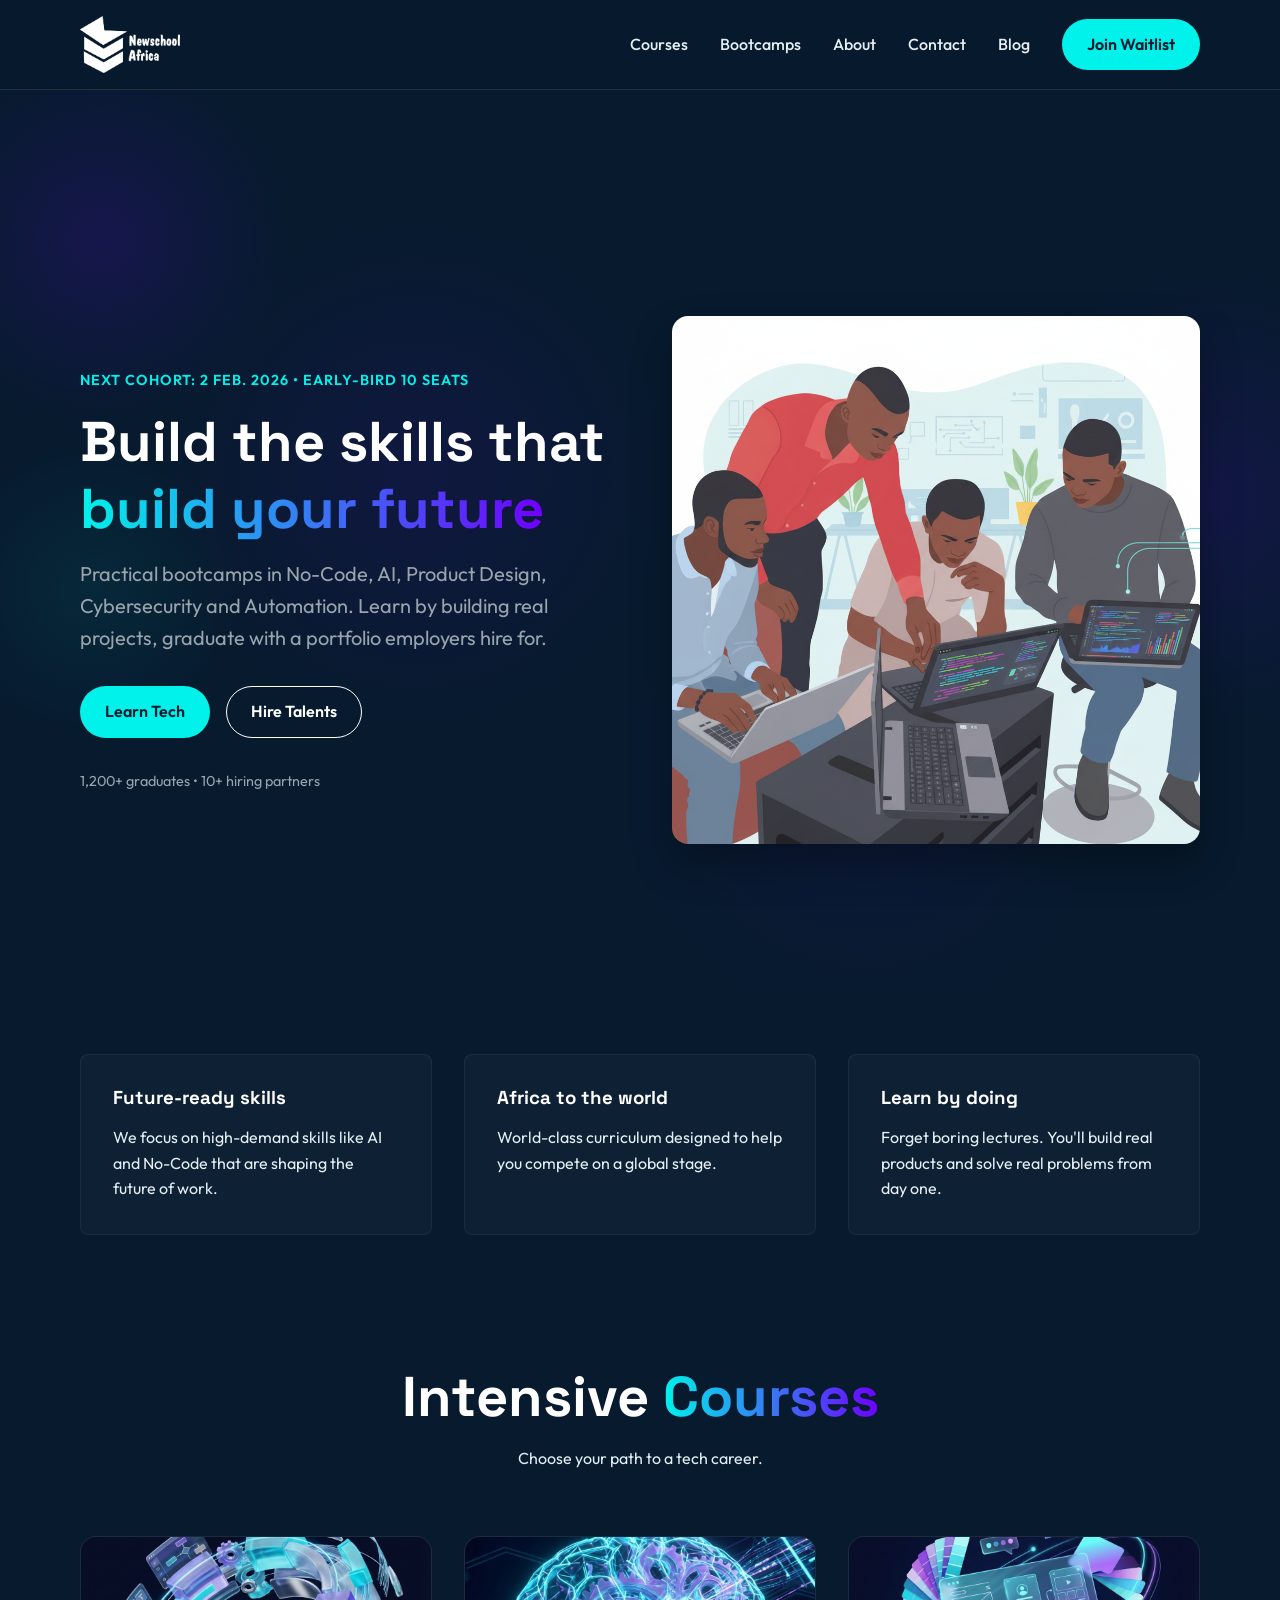
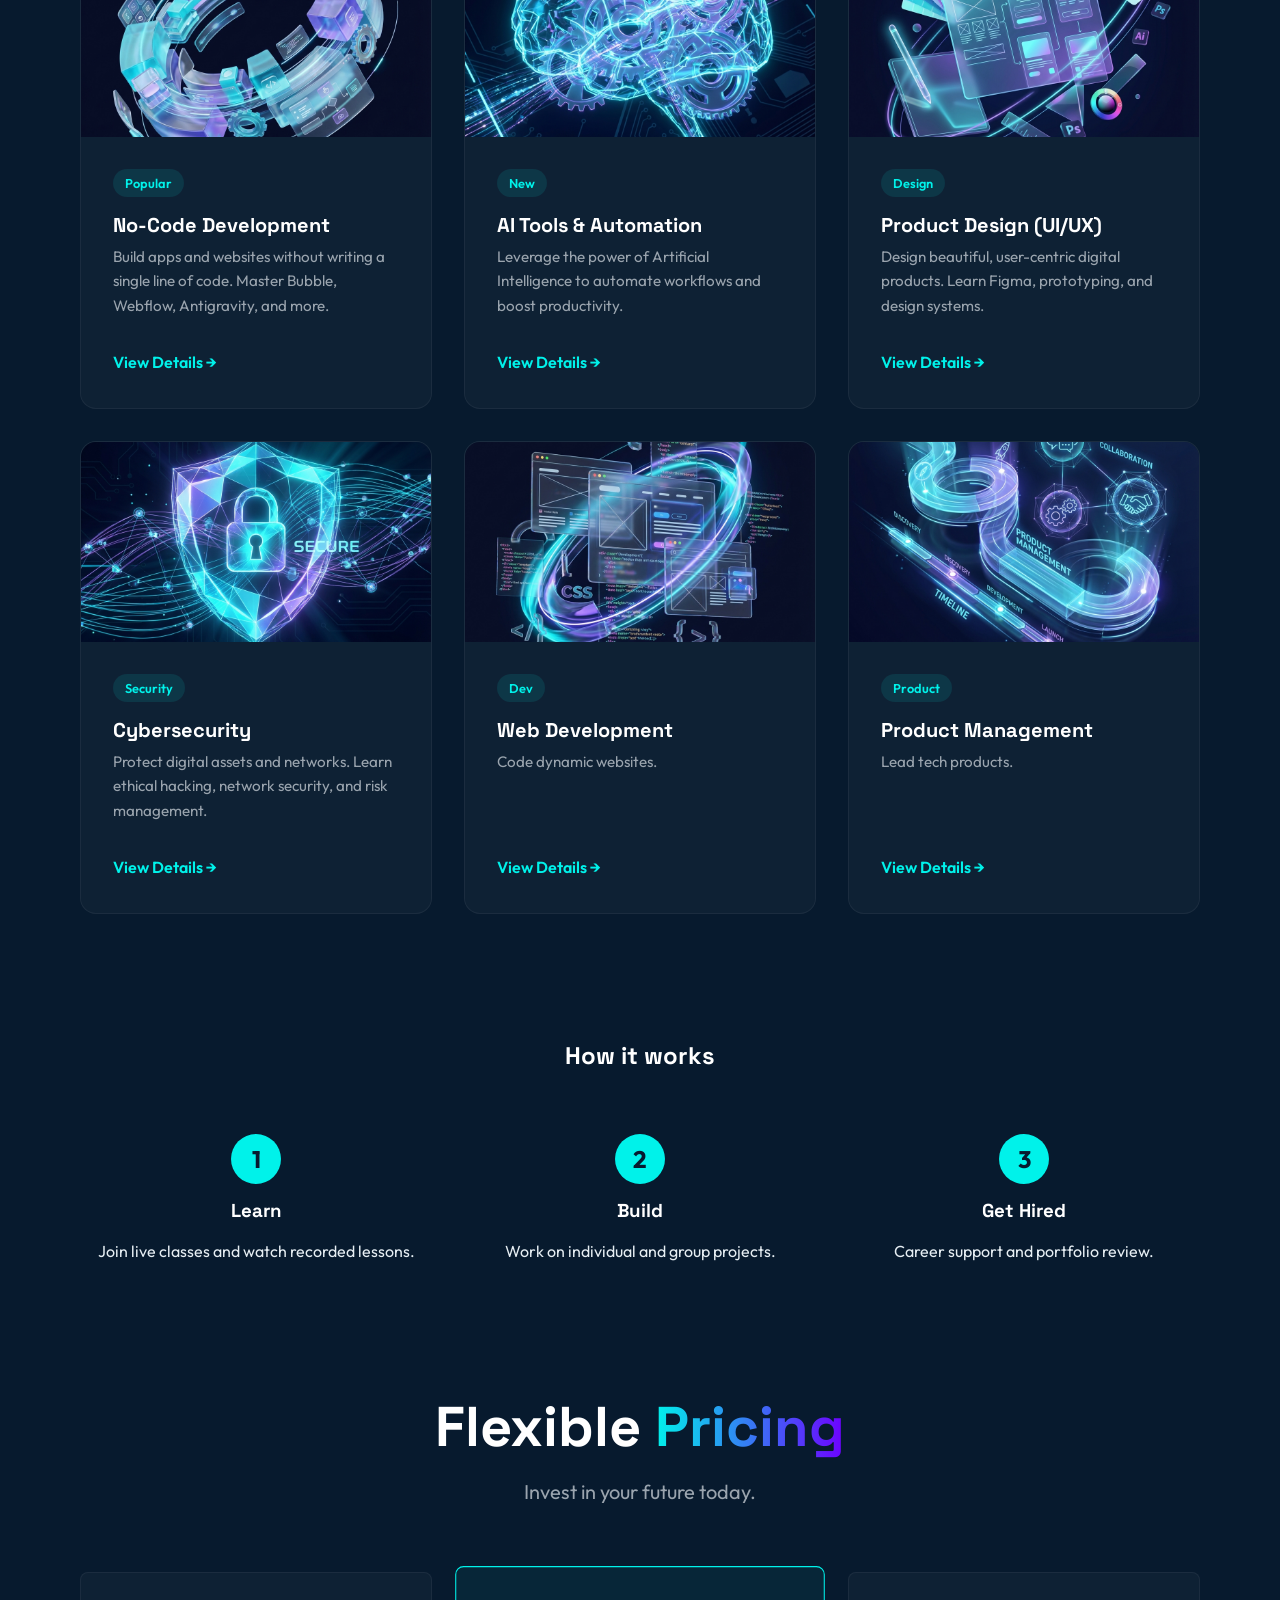
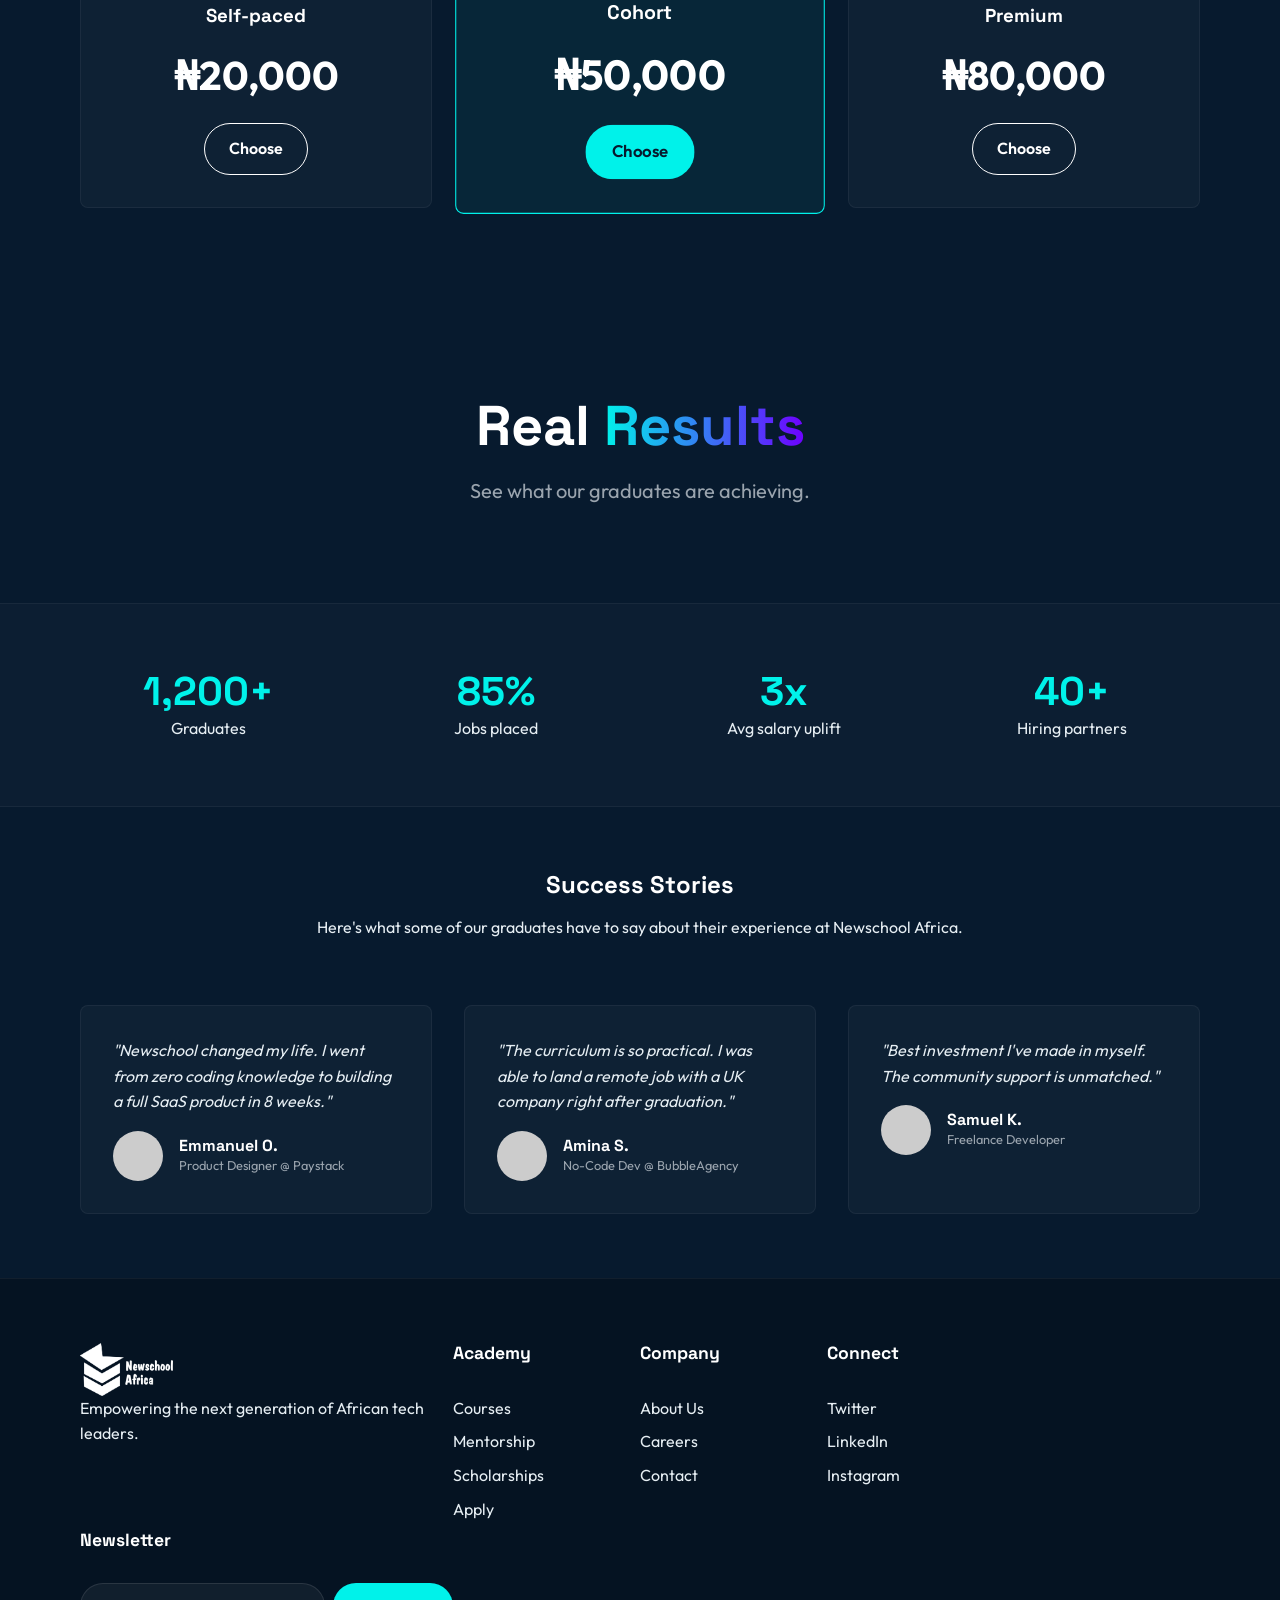
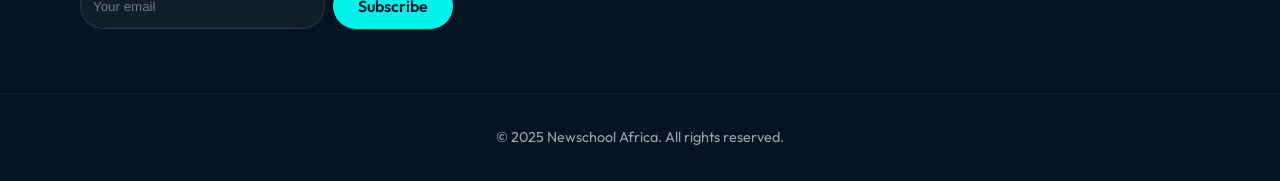
==== index.html @ 8fe95c81 "Initial commit - Newschool Africa Website" ====
<!DOCTYPE html>
<html lang="en">

<head>
    <meta charset="UTF-8">
    <meta name="viewport" content="width=device-width, initial-scale=1.0">
    <title>Newschool Africa | Tech & AI Bootcamps</title>
    <meta name="description"
        content="Newschool Africa equips young Africans with practical, future-ready skills in No-Code, AI, Product Design, and Cybersecurity.">

    <!-- Fonts -->
    <link rel="preconnect" href="https://fonts.googleapis.com">
    <link rel="preconnect" href="https://fonts.gstatic.com" crossorigin>
    <link
        href="https://fonts.googleapis.com/css2?family=Outfit:wght@300;400;600;700&family=Space+Grotesk:wght@400;600;700&display=swap"
        rel="stylesheet">

    <link rel="stylesheet" href="styles/main.css">

    <!-- Google Tag Manager -->
    <script>(function (w, d, s, l, i) {
            w[l] = w[l] || []; w[l].push({
                'gtm.start':
                    new Date().getTime(), event: 'gtm.js'
            }); var f = d.getElementsByTagName(s)[0],
                j = d.createElement(s), dl = l != 'dataLayer' ? '&l=' + l : ''; j.async = true; j.src =
                    'https://www.googletagmanager.com/gtm.js?id=' + i + dl; f.parentNode.insertBefore(j, f);
        })(window, document, 'script', 'dataLayer', 'GTM-XXXXXX');</script>
    <!-- End Google Tag Manager -->

    <!-- Global site tag (gtag.js) - Google Analytics -->
    <script async src="https://www.googletagmanager.com/gtag/js?id=G-XXXXXXXXXX"></script>
    <script>
        window.dataLayer = window.dataLayer || [];
        function gtag() { dataLayer.push(arguments); }
        gtag('js', new Date());

        gtag('config', 'G-XXXXXXXXXX');
    </script>

    <!-- JSON-LD Schema -->
    <script type="application/ld+json">
    {
      "@context": "https://schema.org",
      "@type": "Organization",
      "name": "Newschool Africa",
      "url": "https://newschool.africa",
      "logo": "https://newschool.africa/assets/images/logo.png",
      "sameAs": [
        "https://twitter.com/newschoolafrica",
        "https://linkedin.com/company/newschoolafrica"
      ]
    }
    </script>
</head>

<body>
    <!-- Google Tag Manager (noscript) -->
    <noscript><iframe src="https://www.googletagmanager.com/ns.html?id=GTM-XXXXXX" height="0" width="0"
            style="display:none;visibility:hidden"></iframe></noscript>
    <!-- End Google Tag Manager (noscript) -->

    <nav class="navbar">
        <div class="container nav-container">
            <img src="assets/images/loggo.png" alt="Newschool Africa" class="logo">
            <button class="mobile-menu-btn" aria-label="Toggle menu">
                <span class="bar"></span>
                <span class="bar"></span>
                <span class="bar"></span>
            </button>
            <ul class="nav-links">
                <li><a href="courses.html">Courses</a></li>
                <li><a href="bootcamps.html">Bootcamps</a></li>
                <li><a href="about.html">About</a></li>
                <li><a href="contact.html">Contact</a></li>
                <li><a href="blog.html">Blog</a></li>
                <li><a href="apply.html" class="btn btn-primary">Join Waitlist</a></li>
            </ul>
        </div>
    </nav>

    <header class="hero">
        <canvas id="hero-canvas" aria-hidden="true"></canvas>
        <div class="container hero-content">
            <div class="hero-text">
                <span class="eyebrow">Next Cohort: 2 Feb. 2026 • Early-bird 10 seats</span>
                <h1 class="hero-title">Build the skills that <span class="text-gradient">build your future</span></h1>
                <p class="hero-subtitle">Practical bootcamps in No-Code, AI, Product Design, Cybersecurity and
                    Automation. Learn by building real projects, graduate with a portfolio employers hire for.</p>
                <div class="hero-cta">
                    <a href="#courses" class="btn btn-primary">Learn Tech</a>
                    <a href="#courses" class="btn btn-secondary">Hire Talents</a>
                </div>
                <div class="trust-row">
                    <p>1,200+ graduates • 10+ hiring partners</p>
                </div>
            </div>
            <div class="hero-image-container">
                <img src="assets/images/generated-image.png"
                    alt="Young African developer using a laptop — Newschool Africa" class="hero-image">
            </div>
        </div>
    </header>

    <section id="why" class="section why-newschool">
        <div class="container">
            <div class="grid-3">
                <div class="card">
                    <h3>Future-ready skills</h3>
                    <p>We focus on high-demand skills like AI and No-Code that are shaping the future of work.</p>
                </div>
                <div class="card">
                    <h3>Africa to the world</h3>
                    <p>World-class curriculum designed to help you compete on a global stage.</p>
                </div>
                <div class="card">
                    <h3>Learn by doing</h3>
                    <p>Forget boring lectures. You'll build real products and solve real problems from day one.</p>
                </div>
            </div>
        </div>
    </section>

    <section id="courses" class="section courses-preview">
        <div class="container">
            <div class="section-header text-center">
                <h1 class="hero-title">Intensive <span class="text-gradient">Courses</span></h1>
                <p>Choose your path to a tech career. </p>
            </div>
            <div class="grid-3">
                <!-- Course 1 -->
                <article class="course-card">
                    <div class="course-image-wrapper">
                        <img src="assets/images/course-nocode.png" alt="No-Code Development" loading="lazy">
                    </div>
                    <div class="course-content">
                        <div class="course-tags">
                            <span class="tag">Popular</span>
                        </div>
                        <h3>No-Code Development</h3>
                        <p>Build apps and websites without writing a single line of code. Master Bubble, Webflow,
                            Antigravity, and more.</p>
                        <a href="course-detail.html?course=no-code" class="link-arrow">View Details &rarr;</a>
                    </div>
                </article>
                <!-- Course 2 -->
                <article class="course-card">
                    <div class="course-image-wrapper">
                        <img src="assets/images/course-ai.png" alt="AI Tools & Automation" loading="lazy">
                    </div>
                    <div class="course-content">
                        <div class="course-tags">
                            <span class="tag">New</span>
                        </div>
                        <h3>AI Tools & Automation</h3>
                        <p>Leverage the power of Artificial Intelligence to automate workflows and boost productivity.
                        </p>
                        <a href="course-detail.html?course=ai" class="link-arrow">View Details &rarr;</a>
                    </div>
                </article>
                <!-- Course 3 -->
                <article class="course-card">
                    <div class="course-image-wrapper">
                        <img src="assets/images/course-design.png" alt="Product Design" loading="lazy">
                    </div>
                    <div class="course-content">
                        <div class="course-tags">
                            <span class="tag">Design</span>
                        </div>
                        <h3>Product Design (UI/UX)</h3>
                        <p>Design beautiful, user-centric digital products. Learn Figma, prototyping, and design
                            systems.</p>
                        <a href="course-detail.html?course=design" class="link-arrow">View Details &rarr;</a>
                    </div>
                </article>
                <!-- Course 4 -->
                <article class="course-card">
                    <div class="course-image-wrapper">
                        <img src="assets/images/course-security.png" alt="Cybersecurity" loading="lazy">
                    </div>
                    <div class="course-content">
                        <div class="course-tags">
                            <span class="tag">Security</span>
                        </div>
                        <h3>Cybersecurity</h3>
                        <p>Protect digital assets and networks. Learn ethical hacking, network security, and risk
                            management.</p>
                        <a href="course-detail.html?course=security" class="link-arrow">View Details &rarr;</a>
                    </div>
                </article>
                <!-- Course 5 -->
                <article class="course-card">
                    <div class="course-image-wrapper">
                        <img src="assets/images/course-web.png" alt="Web Development" loading="lazy">
                    </div>
                    <div class="course-content">
                        <div class="course-tags">
                            <span class="tag">Dev</span>
                        </div>
                        <h3>Web Development</h3>
                        <p>Code dynamic websites.</p>
                        <a href="course-detail.html?course=web" class="link-arrow">View Details &rarr;</a>
                    </div>
                </article>
                <!-- Course 6 -->
                <article class="course-card">
                    <div class="course-image-wrapper">
                        <img src="assets/images/course-pm.png" alt="Product Management" loading="lazy">
                    </div>
                    <div class="course-content">
                        <div class="course-tags">
                            <span class="tag">Product</span>
                        </div>
                        <h3>Product Management</h3>
                        <p>Lead tech products.</p>
                        <a href="course-detail.html?course=pm" class="link-arrow">View Details &rarr;</a>
                    </div>
                </article>
            </div>
        </div>
    </section>

    <section id="how" class="section how-it-works">
        <div class="container">
            <div class="section-header text-center">
                <h2>How it works</h2>
            </div>
            <div class="steps-grid">
                <div class="step">
                    <div class="step-number">1</div>
                    <h3>Learn</h3>
                    <p>Join live classes and watch recorded lessons.</p>
                </div>
                <div class="step">
                    <div class="step-number">2</div>
                    <h3>Build</h3>
                    <p>Work on individual and group projects.</p>
                </div>
                <div class="step">
                    <div class="step-number">3</div>
                    <h3>Get Hired</h3>
                    <p>Career support and portfolio review.</p>
                </div>
            </div>
        </div>
    </section>

    <section id="pricing" class="section pricing-teaser">
        <div class="container">
            <div class="section-header text-center">
                <h1 class="hero-title">Flexible <span class="text-gradient">Pricing</span></h1>
                <p class="hero-subtitle">Invest in your future today.</p>
            </div>
            <div class="grid-3">
                <div class="pricing-card">
                    <h3>Self-paced</h3>
                    <p class="price">₦20,000</p>
                    <a href="#apply" class="btn btn-secondary">Choose</a>
                </div>
                <div class="pricing-card featured">
                    <h3>Cohort</h3>
                    <p class="price">₦50,000</p>
                    <a href="#apply" class="btn btn-primary">Choose</a>
                </div>
                <div class="pricing-card">
                    <h3>Premium</h3>
                    <p class="price">₦80,000</p>
                    <a href="#apply" class="btn btn-secondary">Choose</a>
                </div>
            </div>
        </div>
    </section>

    <header class="section text-center" style="padding-top: 120px;">
        <div class="container">
            <h1 class="hero-title">Real <span class="text-gradient">Results</span></h1>
            <p class="hero-subtitle">See what our graduates are achieving.</p>
        </div>
    </header>

    <section class="section outcomes-strip">
        <div class="container">
            <div class="grid-4 text-center">
                <div class="outcome-item">
                    <h4>1,200+</h4>
                    <p>Graduates</p>
                </div>
                <div class="outcome-item">
                    <h4>85%</h4>
                    <p>Jobs placed</p>
                </div>
                <div class="outcome-item">
                    <h4>3x</h4>
                    <p>Avg salary uplift</p>
                </div>
                <div class="outcome-item">
                    <h4>40+</h4>
                    <p>Hiring partners</p>
                </div>
            </div>
        </div>
    </section>

    <section class="section">
        <div class="container">
            <div class="section-header text-center">
                <h2>Success Stories</h2>
                <p>Here's what some of our graduates have to say about their experience at Newschool Africa.</p>
            </div>
            <div class="grid-3">
                <div class="card">
                    <p style="font-style: italic; margin-bottom: 1rem;">"Newschool changed my life. I went from zero
                        coding knowledge to building a full SaaS product in 8 weeks."</p>
                    <div style="display: flex; align-items: center; gap: 1rem;">
                        <div style="width: 50px; height: 50px; background: #ccc; border-radius: 50%;"></div>
                        <div>
                            <h4 style="margin-bottom: 0; font-size: 1rem;">Emmanuel O.</h4>
                            <p style="font-size: 0.8rem; color: var(--color-grey-muted);">Product Designer @ Paystack
                            </p>
                        </div>
                    </div>
                </div>
                <div class="card">
                    <p style="font-style: italic; margin-bottom: 1rem;">"The curriculum is so practical. I was able to
                        land a remote job with a UK company right after graduation."</p>
                    <div style="display: flex; align-items: center; gap: 1rem;">
                        <div style="width: 50px; height: 50px; background: #ccc; border-radius: 50%;"></div>
                        <div>
                            <h4 style="margin-bottom: 0; font-size: 1rem;">Amina S.</h4>
                            <p style="font-size: 0.8rem; color: var(--color-grey-muted);">No-Code Dev @ BubbleAgency</p>
                        </div>
                    </div>
                </div>
                <div class="card">
                    <p style="font-style: italic; margin-bottom: 1rem;">"Best investment I've made in myself. The
                        community support is unmatched."</p>
                    <div style="display: flex; align-items: center; gap: 1rem;">
                        <div style="width: 50px; height: 50px; background: #ccc; border-radius: 50%;"></div>
                        <div>
                            <h4 style="margin-bottom: 0; font-size: 1rem;">Samuel K.</h4>
                            <p style="font-size: 0.8rem; color: var(--color-grey-muted);">Freelance Developer</p>
                        </div>
                    </div>
                </div>
            </div>
        </div>
    </section>

    <footer class="footer">
        <div class="container footer-content">
            <div class="footer-col">
                <img src="assets/images/loggo.png" alt="Newschool Africa" class="logo">
                <p>Empowering the next generation of African tech leaders.</p>
            </div>
            <div class="footer-col">
                <h4>Academy</h4>
                <ul>
                    <li><a href="#courses">Courses</a></li>
                    <li><a href="#courses">Mentorship</a></li>
                    <li><a href="#courses">Scholarships</a></li>
                    <li><a href="#apply">Apply</a></li>
                </ul>
            </div>
            <div class="footer-col">
                <h4>Company</h4>
                <ul>
                    <li><a href="#about">About Us</a></li>
                    <li><a href="#apply">Careers</a></li>
                    <li><a href="#contact">Contact</a></li>
                </ul>
            </div>
            <div class="footer-col">
                <h4>Connect</h4>
                <ul>
                    <li><a href="#">Twitter</a></li>
                    <li><a href="#">LinkedIn</a></li>
                    <li> <a href="#">Instagram</a></li>
                </ul>

            </div>
            <div class="footer-col">
                <h4>Newsletter</h4>
                <form class="newsletter-form">
                    <input type="email" placeholder="Your email" required>
                    <button type="submit" class="btn btn-primary">Subscribe</button>
                </form>
            </div>
        </div>
        <div class="footer-bottom text-center">
            <p>&copy; 2025 Newschool Africa. All rights reserved.</p>
        </div>
    </footer>

    <script src="scripts/hero.js"></script>
    <script src="scripts/main.js"></script>
</body>

</html>
---- styles/main.css ----
:root {
    /* Colors */
    --color-navy: #071A2E;
    --color-cyan: #00F2EA;
    --color-violet: #6E00FF;
    --color-white-muted: #E6EEF3;
    --color-grey-muted: #9AA4AE;
    --color-white: #FFFFFF;
    --color-black: #000000;
    --color-dark-overlay: rgba(7, 26, 46, 0.85);

    /* Fonts */
    --font-heading: 'Space Grotesk', sans-serif;
    --font-body: 'Outfit', sans-serif;

    /* Spacing */
    --spacing-xs: 0.5rem;
    --spacing-sm: 1rem;
    --spacing-md: 2rem;
    --spacing-lg: 4rem;
    --spacing-xl: 8rem;

    /* Border Radius */
    --radius-sm: 4px;
    --radius-md: 8px;
    --radius-lg: 16px;
    --radius-pill: 9999px;

    /* Transitions */
    --transition-fast: 0.2s ease;
    --transition-normal: 0.3s ease;
}

/* Reset & Base */
*,
*::before,
*::after {
    box-sizing: border-box;
    margin: 0;
    padding: 0;
}

html {
    scroll-behavior: smooth;
    font-size: 16px;
}

body {
    font-family: var(--font-body);
    background-color: var(--color-navy);
    color: var(--color-white-muted);
    line-height: 1.6;
    overflow-x: hidden;
}

h1,
h2,
h3,
h4,
h5,
h6 {
    font-family: var(--font-heading);
    color: var(--color-white);
    line-height: 1.2;
    margin-bottom: var(--spacing-sm);
}

a {
    text-decoration: none;
    color: inherit;
    transition: var(--transition-fast);
}

ul {
    list-style: none;
}

img {
    max-width: 100%;
    display: block;
}

/* Utility Classes */
.container {
    width: 90%;
    max-width: 1200px;
    margin: 0 auto;
    padding: 0 var(--spacing-sm);
}

.section {
    padding: var(--spacing-lg) 0;
}

.text-center {
    text-align: center;
}

.text-cyan {
    color: var(--color-cyan);
}

.text-gradient {
    background: linear-gradient(90deg, var(--color-cyan), var(--color-violet));
    -webkit-background-clip: text;
    -webkit-text-fill-color: transparent;
    background-clip: text;
}

.grid-3 {
    display: grid;
    grid-template-columns: repeat(auto-fit, minmax(300px, 1fr));
    gap: var(--spacing-md);
}

.grid-4 {
    display: grid;
    grid-template-columns: repeat(auto-fit, minmax(200px, 1fr));
    gap: var(--spacing-md);
}

/* Buttons */
.btn {
    display: inline-flex;
    align-items: center;
    justify-content: center;
    padding: 0.75rem 1.5rem;
    border-radius: var(--radius-pill);
    font-weight: 600;
    cursor: pointer;
    transition: var(--transition-normal);
    border: 1px solid transparent;
    font-family: var(--font-body);
    font-size: 1rem;
}

.btn-primary {
    background-color: var(--color-cyan);
    color: var(--color-navy);
}

.btn-primary:hover {
    background-color: var(--color-white);
    transform: translateY(-2px);
    box-shadow: 0 4px 12px rgba(0, 242, 234, 0.3);
}

.btn-secondary {
    background-color: transparent;
    border-color: var(--color-white);
    color: var(--color-white);
}

.btn-secondary:hover {
    background-color: rgba(255, 255, 255, 0.1);
    transform: translateY(-2px);
}

/* Navbar */
.navbar {
    position: sticky;
    top: 0;
    z-index: 1000;
    background-color: rgba(7, 26, 46, 0.9);
    backdrop-filter: blur(10px);
    padding: var(--spacing-sm) 0;
    border-bottom: 1px solid rgba(255, 255, 255, 0.1);
}

.nav-container {
    display: flex;
    justify-content: space-between;
    align-items: center;
}

.nav-container img {
    width: 100px;
}

/*
.logo {
    font-family: var(--font-heading);
    font-weight: 700;
    font-size: 1.5rem;
    color: var(--color-white);
}
*/
.nav-links {
    display: flex;
    gap: var(--spacing-md);
    align-items: center;
}

.nav-links a:not(.btn) {
    color: var(--color-white-muted);
    font-weight: 500;
}

.nav-links a:not(.btn):hover {
    color: var(--color-cyan);
}

.mobile-menu-btn {
    display: none;
    background: none;
    border: none;
    cursor: pointer;
    flex-direction: column;
    gap: 6px;
}

.bar {
    width: 25px;
    height: 2px;
    background-color: var(--color-white);
    transition: 0.3s;
}

/* Hero Section */
.hero {
    position: relative;
    min-height: 100vh;
    /* Full screen */
    display: flex;
    align-items: center;
    padding-top: 80px;
    /* Offset for fixed nav */
    overflow: hidden;
}

#hero-canvas {
    position: absolute;
    top: 0;
    left: 0;
    width: 100%;
    height: 100%;
    z-index: -1;
}

.hero-content {
    display: grid;
    grid-template-columns: 1fr 1fr;
    gap: var(--spacing-lg);
    align-items: center;
    position: relative;
    z-index: 1;
}

.hero-text {
    max-width: 600px;
}

.eyebrow {
    display: inline-block;
    font-size: 0.9rem;
    font-weight: 600;
    color: var(--color-cyan);
    margin-bottom: var(--spacing-sm);
    text-transform: uppercase;
    letter-spacing: 1px;
}

.hero-title {
    font-size: 3.5rem;
    font-weight: 700;
    margin-bottom: var(--spacing-sm);
}

.hero-subtitle {
    font-size: 1.25rem;
    color: var(--color-grey-muted);
    margin-bottom: var(--spacing-md);
}

.hero-cta {
    display: flex;
    gap: var(--spacing-sm);
    margin-bottom: var(--spacing-md);
}

.trust-row {
    font-size: 0.9rem;
    color: var(--color-grey-muted);
    display: flex;
    align-items: center;
    gap: var(--spacing-xs);
}

.hero-image-container {
    position: relative;
    display: flex;
    justify-content: center;
}

.hero-image {
    max-width: 100%;
    height: auto;
    border-radius: var(--radius-lg);
    box-shadow: 0 20px 40px rgba(0, 0, 0, 0.3);
    animation: float 6s ease-in-out infinite;
}

@keyframes float {
    0% {
        transform: translateY(0px);
    }

    50% {
        transform: translateY(-20px);
    }

    100% {
        transform: translateY(0px);
    }
}

/* Sections */
.section-header {
    margin-bottom: var(--spacing-lg);
}

.section-title {
    font-size: 2.5rem;
}

/* Cards */
.card {
    background: rgba(255, 255, 255, 0.03);
    border: 1px solid rgba(255, 255, 255, 0.05);
    padding: var(--spacing-md);
    border-radius: var(--radius-md);
    transition: var(--transition-normal);
}

.card:hover {
    background: rgba(255, 255, 255, 0.05);
    transform: translateY(-5px);
}

/* Outcomes Strip */
.outcomes-strip {
    background: rgba(255, 255, 255, 0.02);
    border-top: 1px solid rgba(255, 255, 255, 0.05);
    border-bottom: 1px solid rgba(255, 255, 255, 0.05);
}

.outcome-item h4 {
    font-size: 2.5rem;
    color: var(--color-cyan);
    margin-bottom: 0;
}

/* Course Cards */
.course-card {
    background: rgba(255, 255, 255, 0.03);
    border: 1px solid rgba(255, 255, 255, 0.05);
    border-radius: var(--radius-lg);
    overflow: hidden;
    transition: var(--transition-normal);
    display: flex;
    flex-direction: column;
    height: 100%;
    padding: 0;
    /* Reset padding */
}

.course-card:hover {
    border-color: var(--color-cyan);
    transform: translateY(-8px);
    box-shadow: 0 10px 30px rgba(0, 0, 0, 0.3);
}

.course-image-wrapper {
    width: 100%;
    height: 200px;
    overflow: hidden;
    position: relative;
}

.course-image-wrapper img {
    width: 100%;
    height: 100%;
    object-fit: cover;
    transition: transform 0.5s ease;
}

.course-card:hover .course-image-wrapper img {
    transform: scale(1.05);
}

.course-content {
    padding: var(--spacing-md);
    display: flex;
    flex-direction: column;
    flex: 1;
}

.course-tags {
    margin-bottom: var(--spacing-sm);
}

.tag {
    background: rgba(0, 242, 234, 0.1);
    color: var(--color-cyan);
    padding: 0.25rem 0.75rem;
    border-radius: var(--radius-pill);
    font-size: 0.8rem;
    font-weight: 600;
    display: inline-block;
}

.course-card h3 {
    font-size: 1.25rem;
    margin-bottom: var(--spacing-xs);
}

.course-card p {
    color: var(--color-grey-muted);
    font-size: 0.95rem;
    margin-bottom: var(--spacing-md);
    flex: 1;
}

/*
.team-photos {
    display: grid;
    grid-template-columns: repeat(3, 1fr);
    gap: var(--spacing-md);
}
*/
.team-photo {
    width: 100px;
    height: 100px;
    border-radius: 50%;
    margin: 0 auto 10px;

}

.team-photo img {
    width: 100%;
    height: 100%;
    border-radius: 50%;
    object-fit: cover;
    background: #ddd;
}

.link-arrow {
    margin-top: auto;
    color: var(--color-cyan);
    font-weight: 600;
    display: inline-flex;
    align-items: center;
    gap: 0.5rem;
}

.link-arrow:hover {
    gap: 0.75rem;
}

/* How it works */
.steps-grid {
    display: grid;
    grid-template-columns: repeat(3, 1fr);
    gap: var(--spacing-md);
    text-align: center;
}

.step-number {
    width: 50px;
    height: 50px;
    background: var(--color-cyan);
    color: var(--color-navy);
    border-radius: 50%;
    display: flex;
    align-items: center;
    justify-content: center;
    font-weight: 700;
    font-size: 1.5rem;
    margin: 0 auto var(--spacing-sm);
}

/* Pricing */
.pricing-card {
    background: rgba(255, 255, 255, 0.03);
    border: 1px solid rgba(255, 255, 255, 0.05);
    padding: var(--spacing-md);
    border-radius: var(--radius-md);
    text-align: center;
}

.pricing-card.featured {
    background: rgba(0, 242, 234, 0.05);
    border-color: var(--color-cyan);
    transform: scale(1.05);
}

.price {
    font-size: 2.5rem;
    font-weight: 700;
    color: var(--color-white);
    margin: var(--spacing-sm) 0;
}

/* Footer */
.footer {
    background: #051322;
    padding: var(--spacing-lg) 0 var(--spacing-md);
    border-top: 1px solid rgba(255, 255, 255, 0.05);
}

.footer-content {
    display: grid;
    grid-template-columns: 2fr 1fr 1fr 2fr;
    gap: var(-spacing-lg);
    margin-bottom: var(--spacing-lg);
}

.footer-col h4 {
    font-size: 1.1rem;
    margin-bottom: var(--spacing-md);
}

.footer-col ul li {
    margin-bottom: 0.5rem;
}

.footer-col ul li a:hover {
    color: var(--color-cyan);
}

.footer-col img {
    width: 25%;
}

.social-links {
    display: grid;
    gap: var(--spacing-sm);
}

.newsletter-form {
    display: flex;
    gap: var(--spacing-xs);
}

.newsletter-form input {
    flex: 1;
    padding: 0.75rem;
    border-radius: var(--radius-pill);
    border: 1px solid rgba(255, 255, 255, 0.1);
    background: rgba(255, 255, 255, 0.05);
    color: var(--color-white);
}

.footer-bottom {
    padding-top: var(--spacing-md);
    border-top: 1px solid rgba(255, 255, 255, 0.05);
    font-size: 0.9rem;
    color: var(--color-grey-muted);
}

/* Mobile Responsive */
@media (max-width: 768px) {
    .hero-content {
        grid-template-columns: 1fr;
        text-align: center;
    }

    .hero-title {
        font-size: 2.5rem;
    }

    .hero-cta {
        justify-content: center;
    }

    .trust-row {
        justify-content: center;
    }

    .hero-image-container {
        order: -1;
        /* Stack image below text? No, user said "stack text first then image". So image should be order 1 (default) or text order -1. Grid default is source order. Source is text then image. So default is text then image. */
        /* Wait, user said: "On mobile: stack text first then image." */
        /* In HTML, text is first, image is second. So in block layout (mobile default), text will be on top. */
        /* So I don't need to change order. */
        margin-top: var(--spacing-md);
    }

    .hero-image {
        max-width: 320px;
        /* User requirement */
    }

    .mobile-menu-btn {
        display: flex;
    }

    .nav-links {
        position: fixed;
        top: 70px;
        /* Below navbar */
        left: 0;
        width: 100%;
        background: var(--color-navy);
        flex-direction: column;
        padding: var(--spacing-md);
        transform: translateY(-150%);
        transition: transform 0.3s ease;
        border-bottom: 1px solid rgba(255, 255, 255, 0.1);
    }

    .nav-links.active {
        transform: translateY(0);
    }

    .footer-content {
        grid-template-columns: 1fr;
    }

    .steps-grid {
        grid-template-columns: 1fr;
    }
}
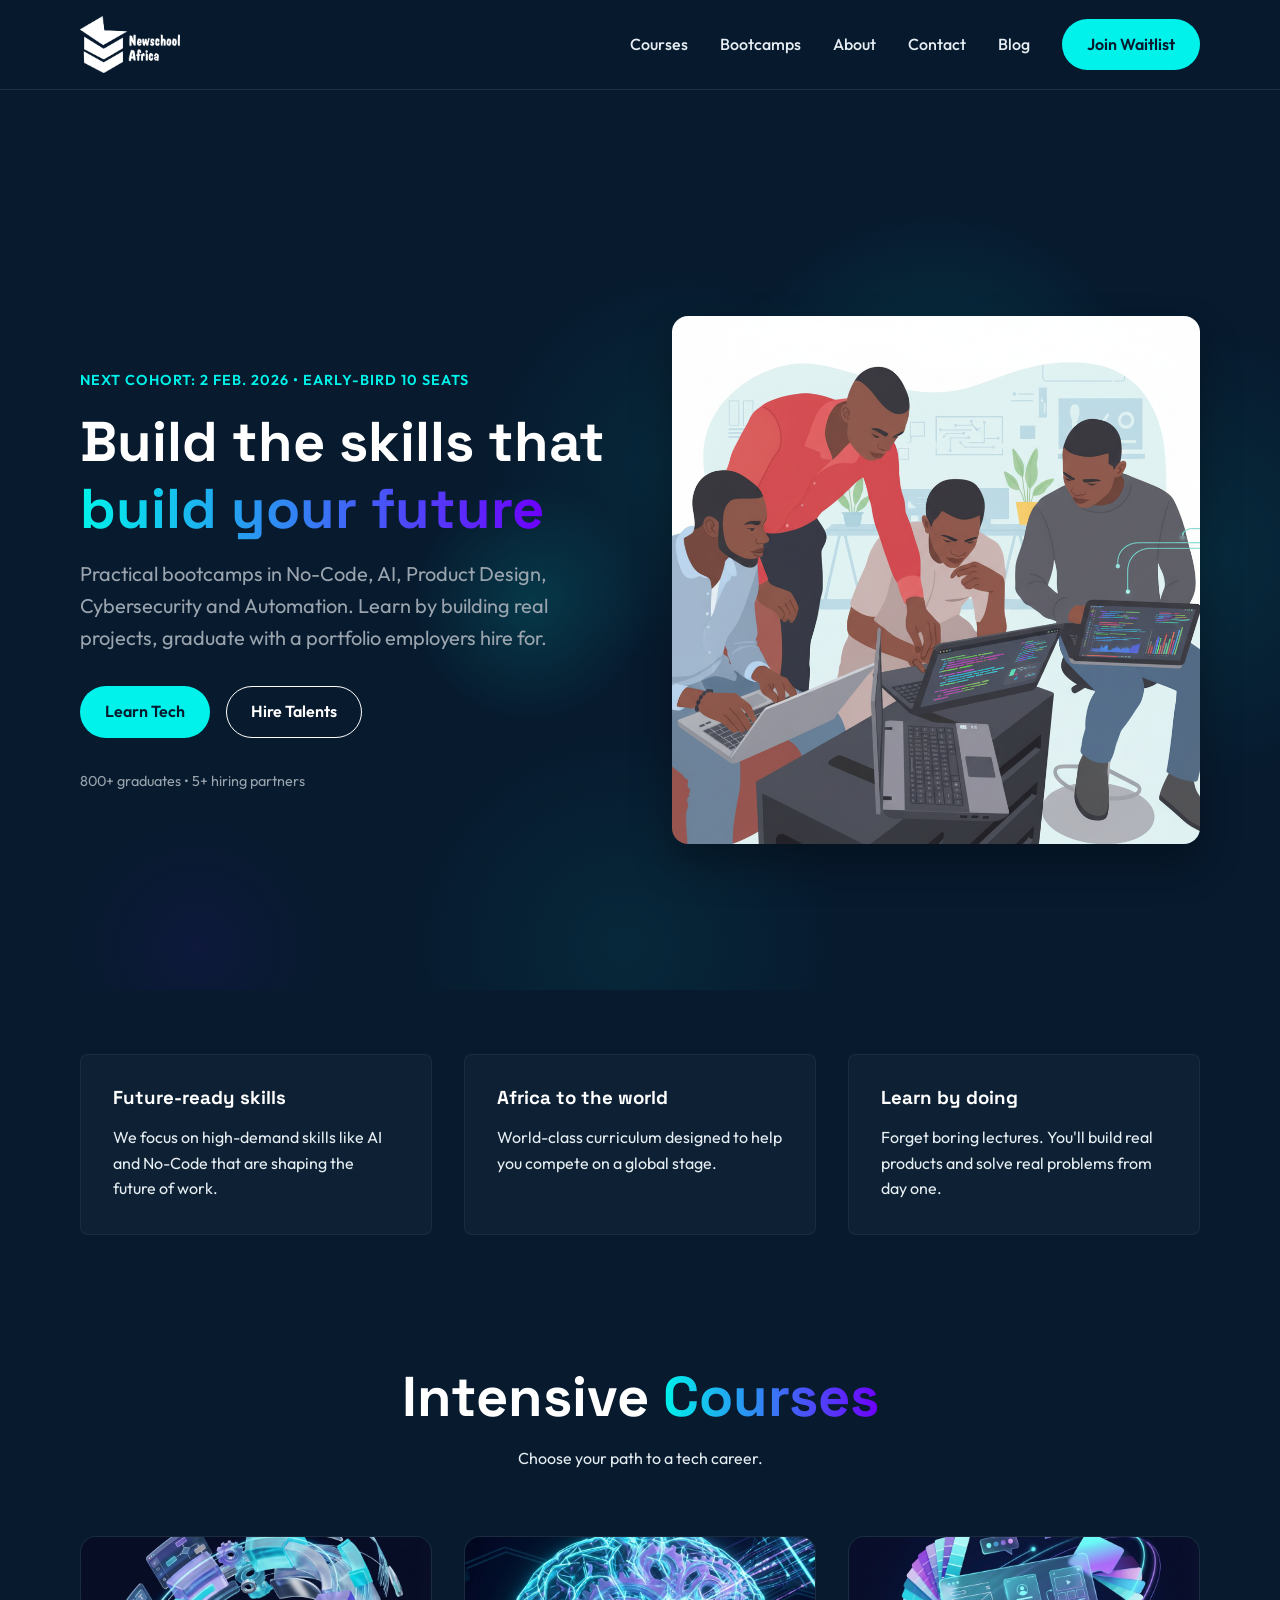
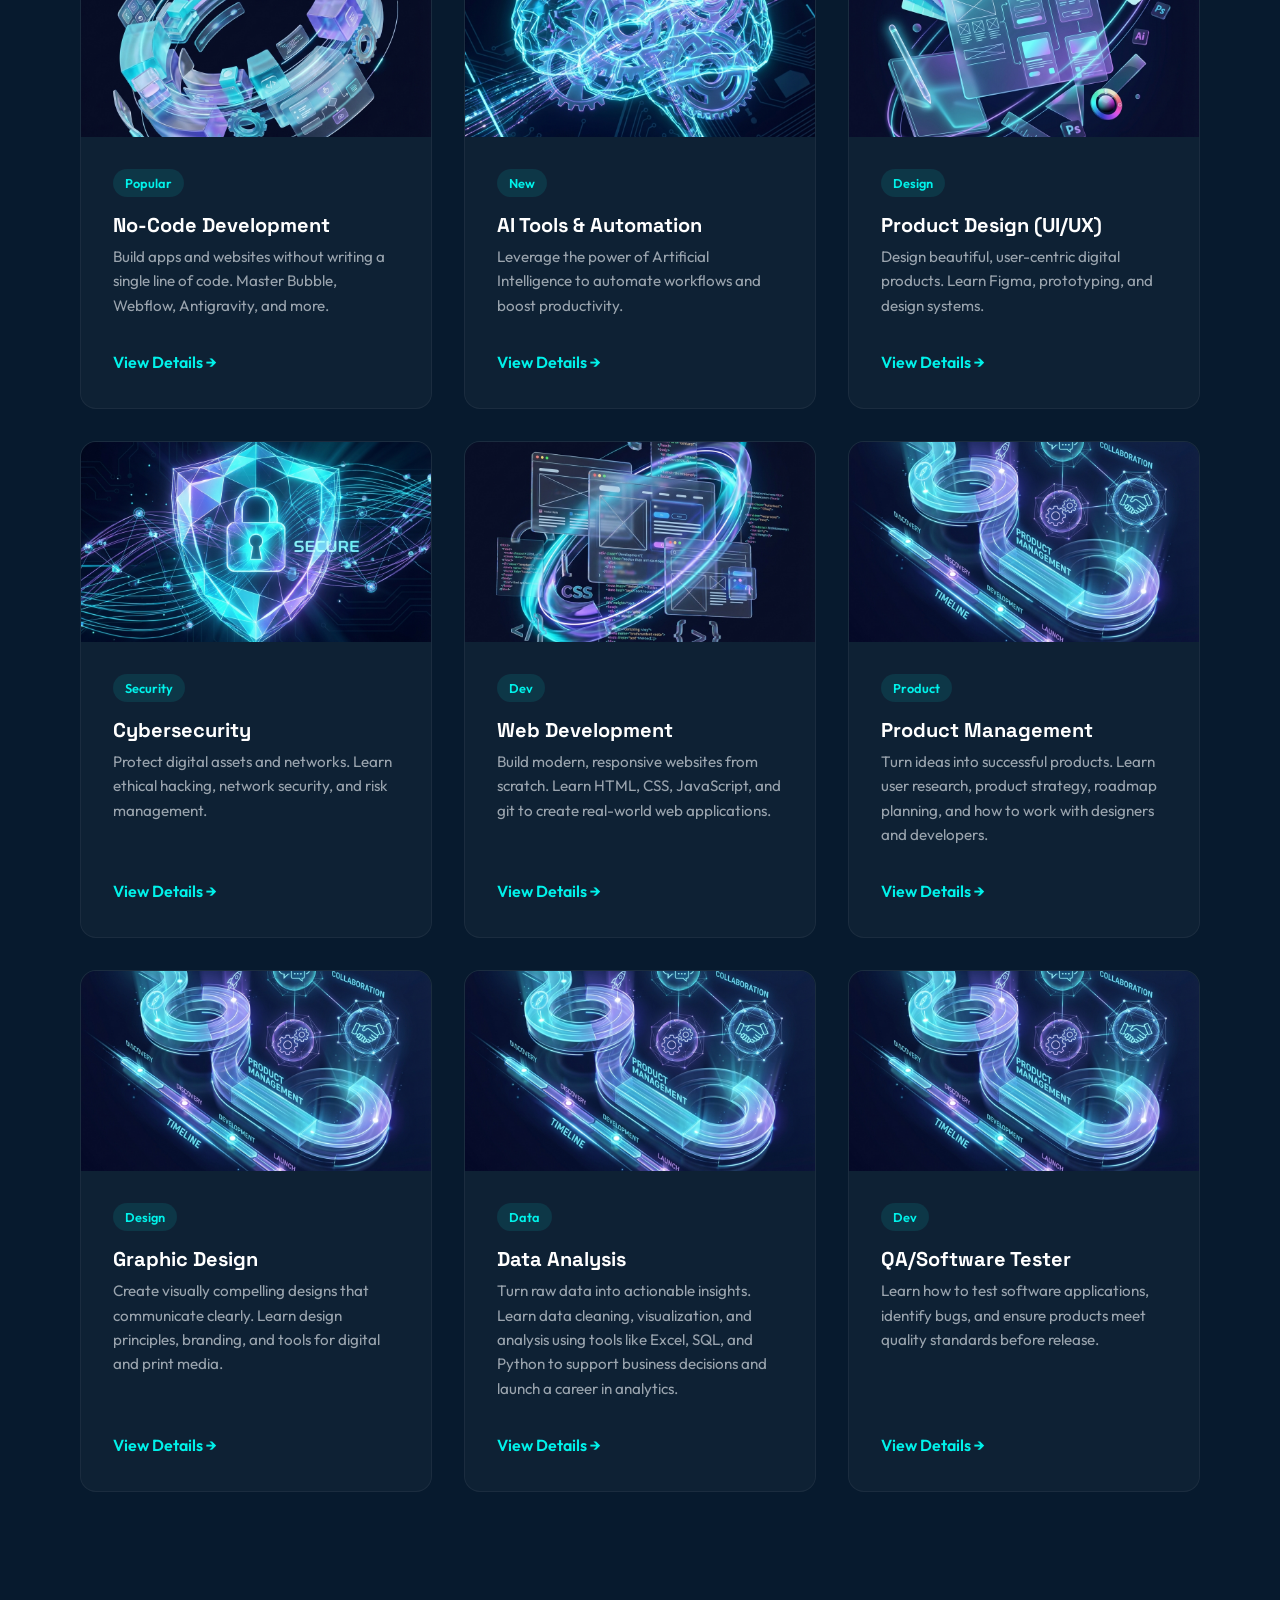
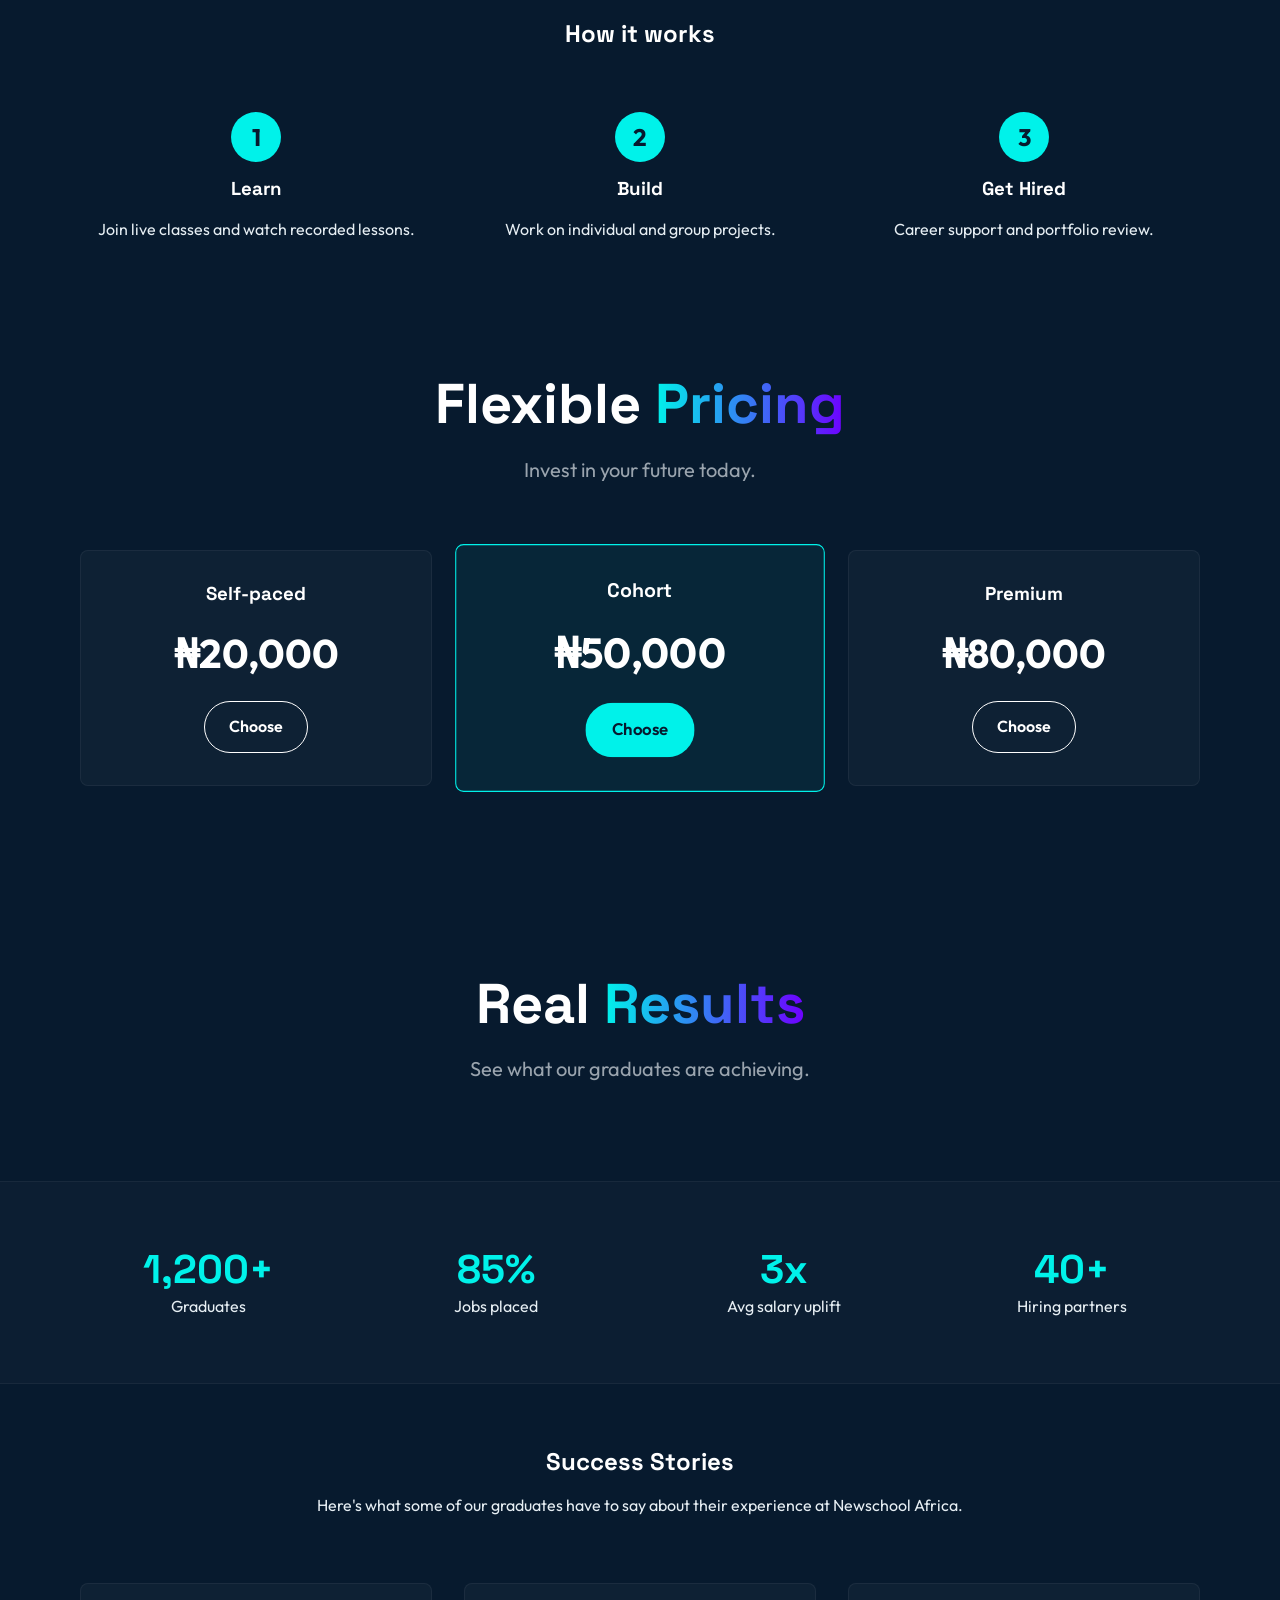
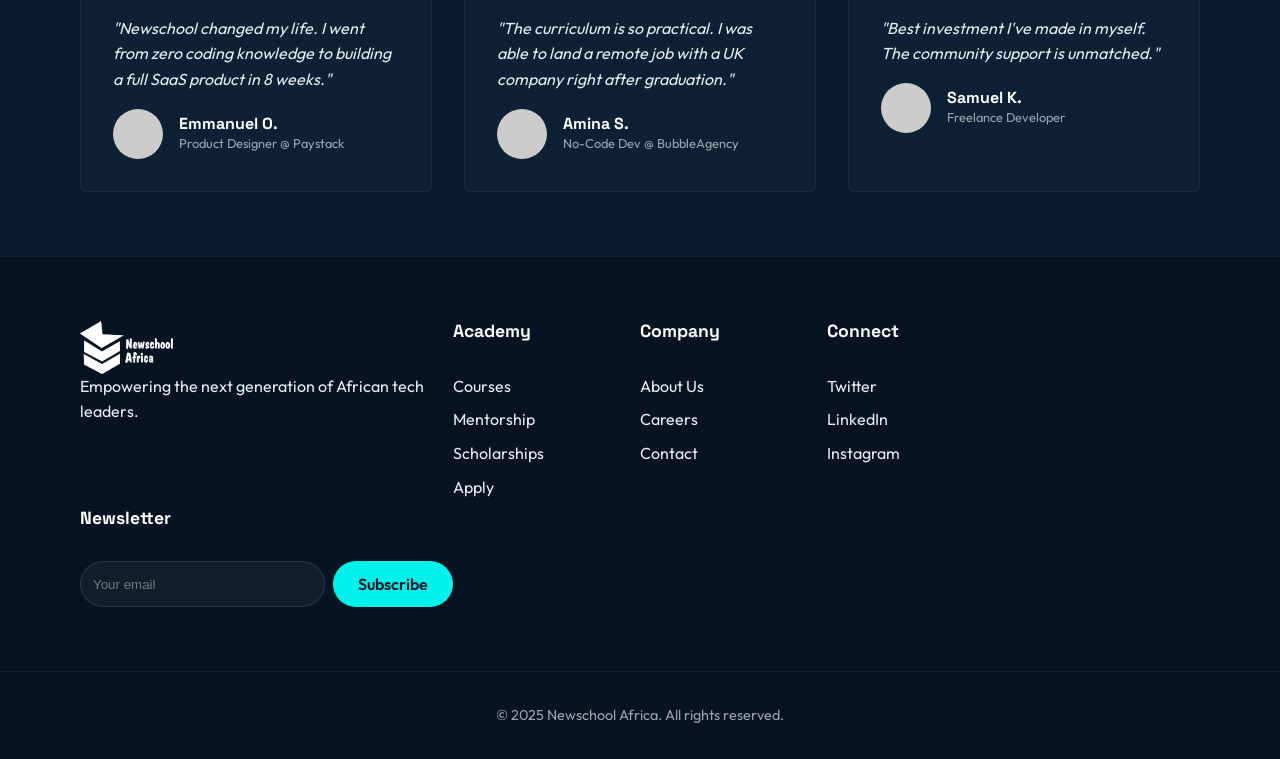
==== commit 91c7eda2: "Update course cards,  descriptions, modify Navbar  and improve site content" ====
--- a/index.html
+++ b/index.html
@@ -6,7 +6,7 @@
     <meta name="viewport" content="width=device-width, initial-scale=1.0">
     <title>Newschool Africa | Tech & AI Bootcamps</title>
     <meta name="description"
-        content="Newschool Africa equips young Africans with practical, future-ready skills in No-Code, AI, Product Design, and Cybersecurity.">
+        content="Newschool Africa equips young Africans with practical, future-ready skills in No-Code, AI, Automation Product Design, Graphic Design and Cybersecurity.">
 
     <!-- Fonts -->
     <link rel="preconnect" href="https://fonts.googleapis.com">
@@ -62,7 +62,9 @@
 
     <nav class="navbar">
         <div class="container nav-container">
-            <img src="assets/images/loggo.png" alt="Newschool Africa" class="logo">
+            <a href="index.html">
+                <img src="assets/images/loggo.png" alt="Newschool Africa" class="logo">
+            </a>
             <button class="mobile-menu-btn" aria-label="Toggle menu">
                 <span class="bar"></span>
                 <span class="bar"></span>
@@ -88,11 +90,11 @@
                 <p class="hero-subtitle">Practical bootcamps in No-Code, AI, Product Design, Cybersecurity and
                     Automation. Learn by building real projects, graduate with a portfolio employers hire for.</p>
                 <div class="hero-cta">
-                    <a href="#courses" class="btn btn-primary">Learn Tech</a>
+                    <a href="#cour" class="btn btn-primary">Learn Tech</a>
                     <a href="#courses" class="btn btn-secondary">Hire Talents</a>
                 </div>
                 <div class="trust-row">
-                    <p>1,200+ graduates • 10+ hiring partners</p>
+                    <p>800+ graduates • 5+ hiring partners</p>
                 </div>
             </div>
             <div class="hero-image-container">
@@ -198,7 +200,8 @@
                             <span class="tag">Dev</span>
                         </div>
                         <h3>Web Development</h3>
-                        <p>Code dynamic websites.</p>
+                        <p>Build modern, responsive websites from scratch. Learn HTML, CSS, JavaScript, and git to
+                            create real-world web applications.</p>
                         <a href="course-detail.html?course=web" class="link-arrow">View Details &rarr;</a>
                     </div>
                 </article>
@@ -212,7 +215,51 @@
                             <span class="tag">Product</span>
                         </div>
                         <h3>Product Management</h3>
-                        <p>Lead tech products.</p>
+                        <p>Turn ideas into successful products. Learn user research, product strategy, roadmap planning,
+                            and how to work with designers and developers.</p>
+                        <a href="course-detail.html?course=pm" class="link-arrow">View Details &rarr;</a>
+                    </div>
+                </article>
+                <article class="course-card">
+                    <div class="course-image-wrapper">
+                        <img src="assets/images/course-pm.png" alt="Product Management" loading="lazy">
+                    </div>
+                    <div class="course-content">
+                        <div class="course-tags">
+                            <span class="tag">Design</span>
+                        </div>
+                        <h3>Graphic Design</h3>
+                        <p>Create visually compelling designs that communicate clearly. Learn design principles,
+                            branding, and tools for digital and print media.</p>
+                        <a href="course-detail.html?course=pm" class="link-arrow">View Details &rarr;</a>
+                    </div>
+                </article>
+                <article class="course-card">
+                    <div class="course-image-wrapper">
+                        <img src="assets/images/course-pm.png" alt="Product Management" loading="lazy">
+                    </div>
+                    <div class="course-content">
+                        <div class="course-tags">
+                            <span class="tag">Data</span>
+                        </div>
+                        <h3>Data Analysis</h3>
+                        <p>Turn raw data into actionable insights. Learn data cleaning, visualization, and analysis
+                            using tools like Excel, SQL, and Python to support business decisions and launch a career in
+                            analytics.</p>
+                        <a href="course-detail.html?course=pm" class="link-arrow">View Details &rarr;</a>
+                    </div>
+                </article>
+                <article class="course-card">
+                    <div class="course-image-wrapper">
+                        <img src="assets/images/course-pm.png" alt="Product Management" loading="lazy">
+                    </div>
+                    <div class="course-content">
+                        <div class="course-tags">
+                            <span class="tag">Dev</span>
+                        </div>
+                        <h3>QA/Software Tester</h3>
+                        <p>Learn how to test software applications, identify bugs, and ensure products meet quality
+                            standards before release.</p>
                         <a href="course-detail.html?course=pm" class="link-arrow">View Details &rarr;</a>
                     </div>
                 </article>
--- a/styles/main.css
+++ b/styles/main.css
@@ -177,14 +177,6 @@
     width: 100px;
 }
 
-/*
-.logo {
-    font-family: var(--font-heading);
-    font-weight: 700;
-    font-size: 1.5rem;
-    color: var(--color-white);
-}
-*/
 .nav-links {
     display: flex;
     gap: var(--spacing-md);
@@ -421,13 +413,6 @@
     flex: 1;
 }
 
-/*
-.team-photos {
-    display: grid;
-    grid-template-columns: repeat(3, 1fr);
-    gap: var(--spacing-md);
-}
-*/
 .team-photo {
     width: 100px;
     height: 100px;
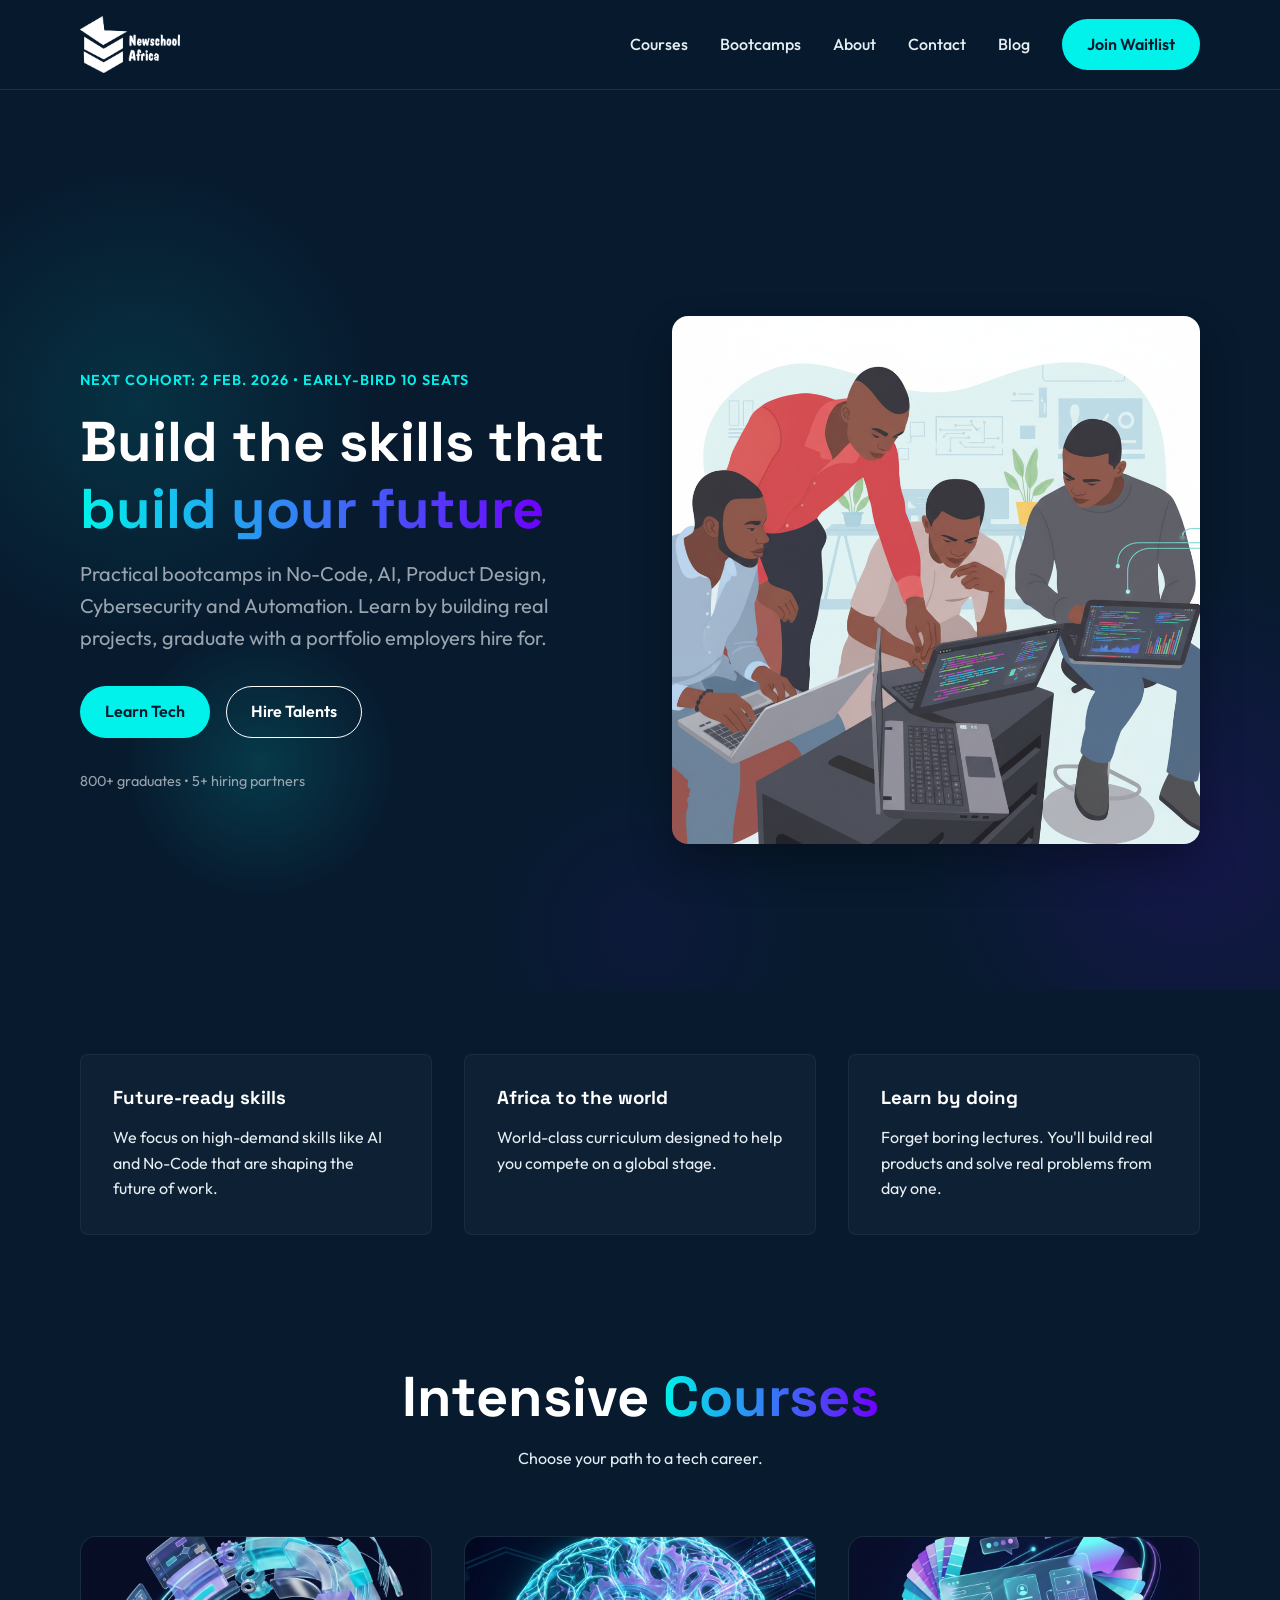
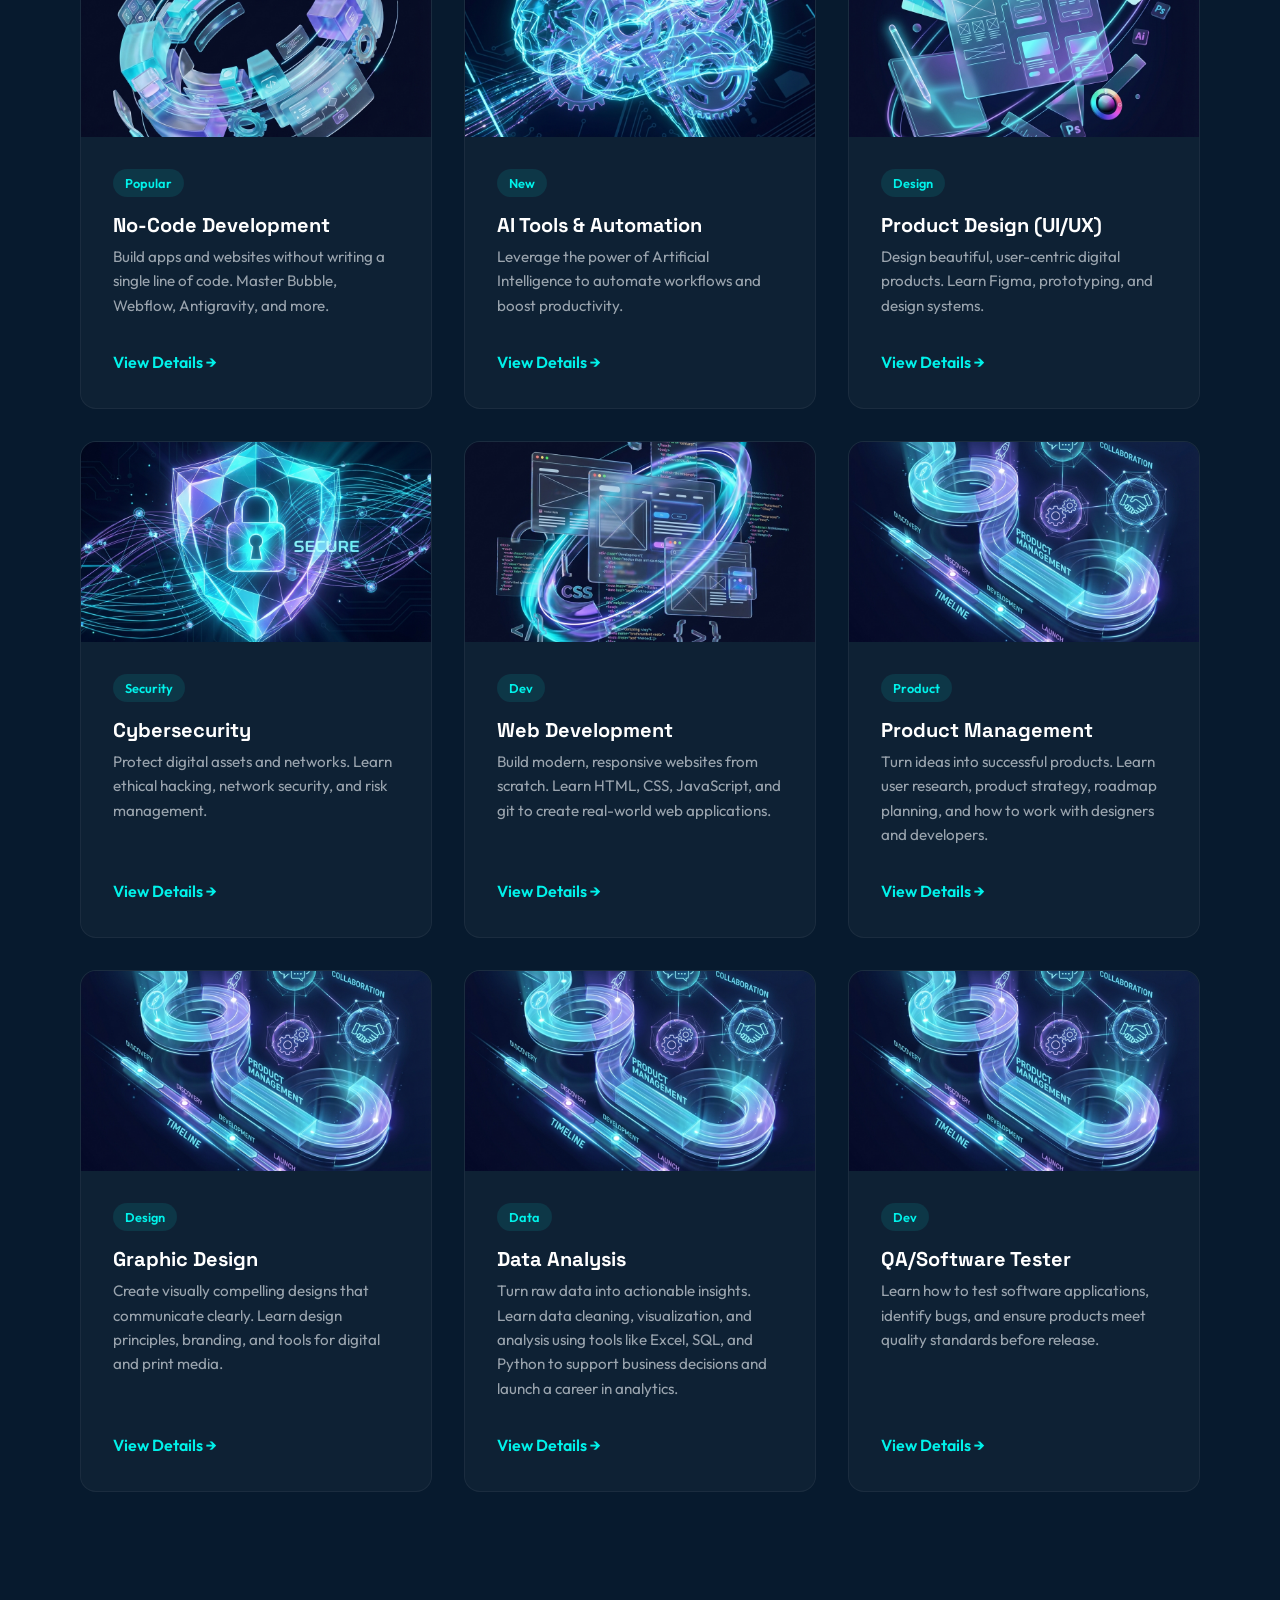
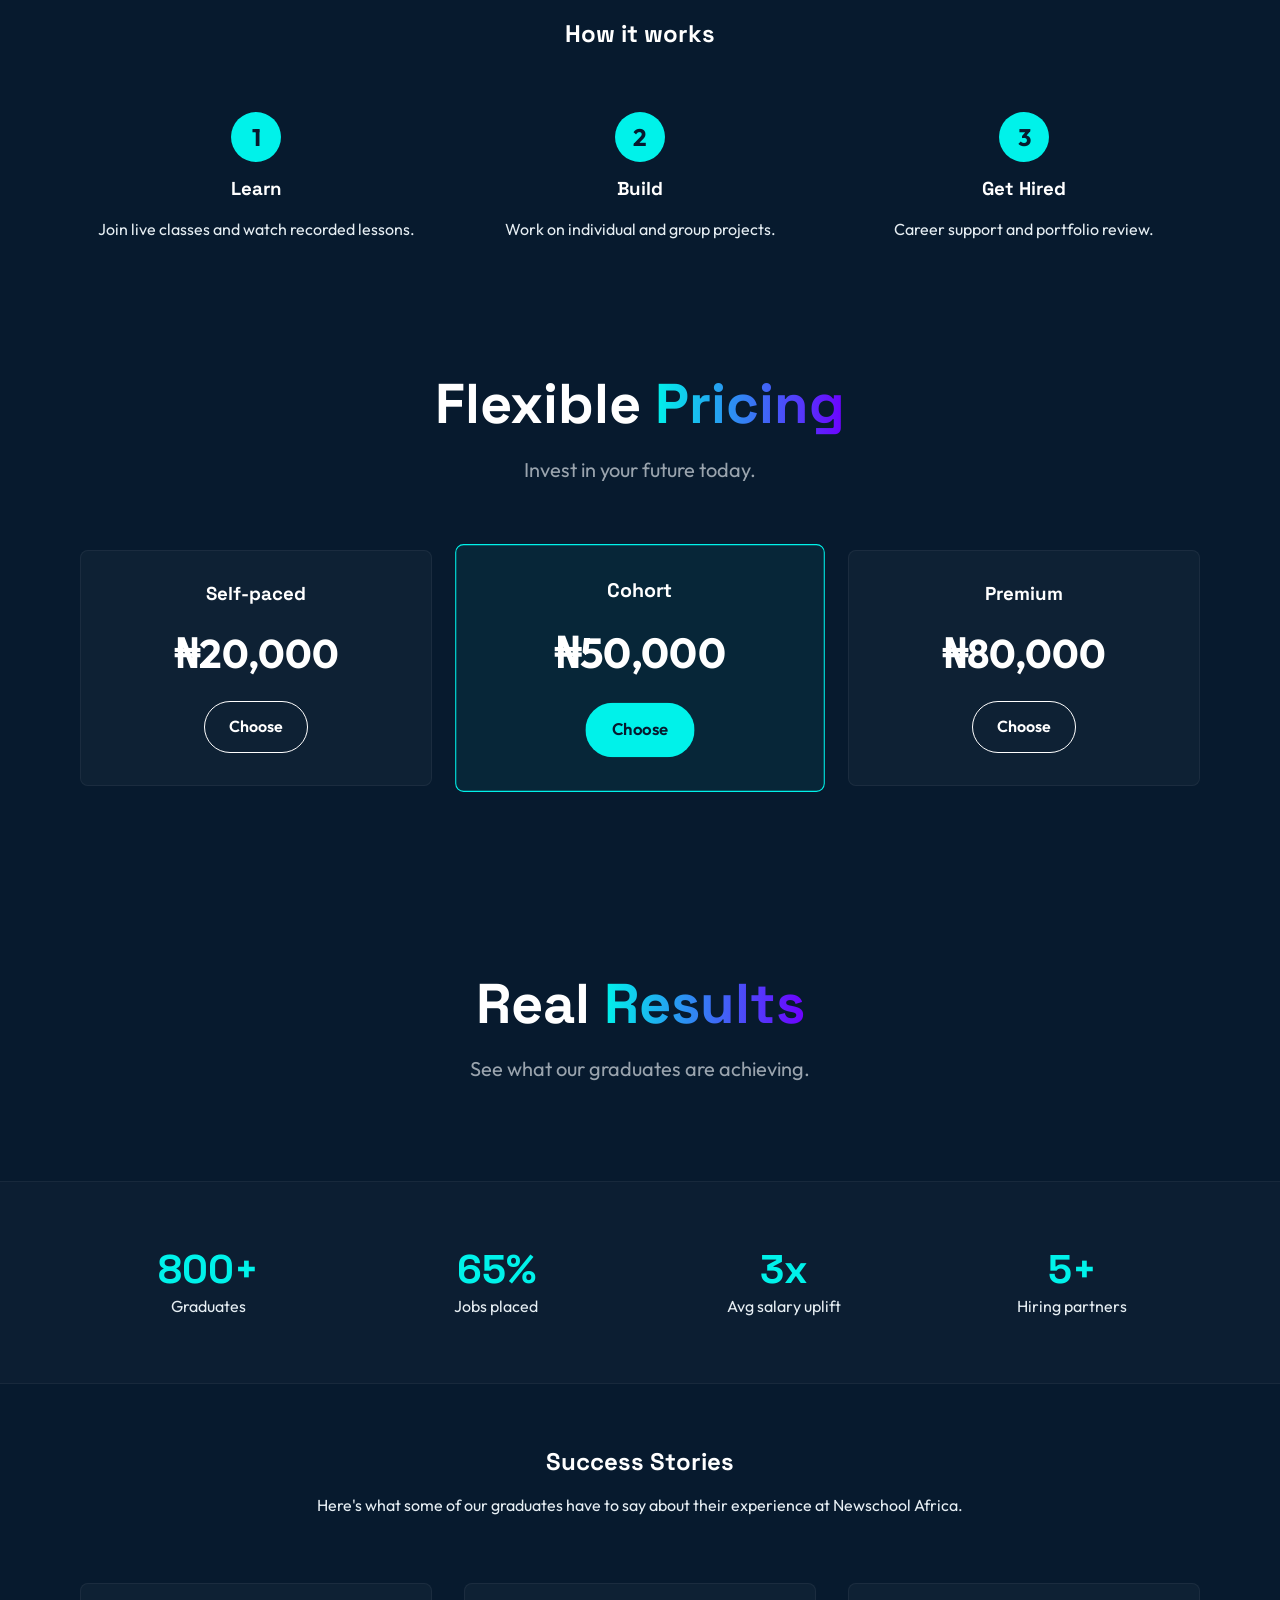
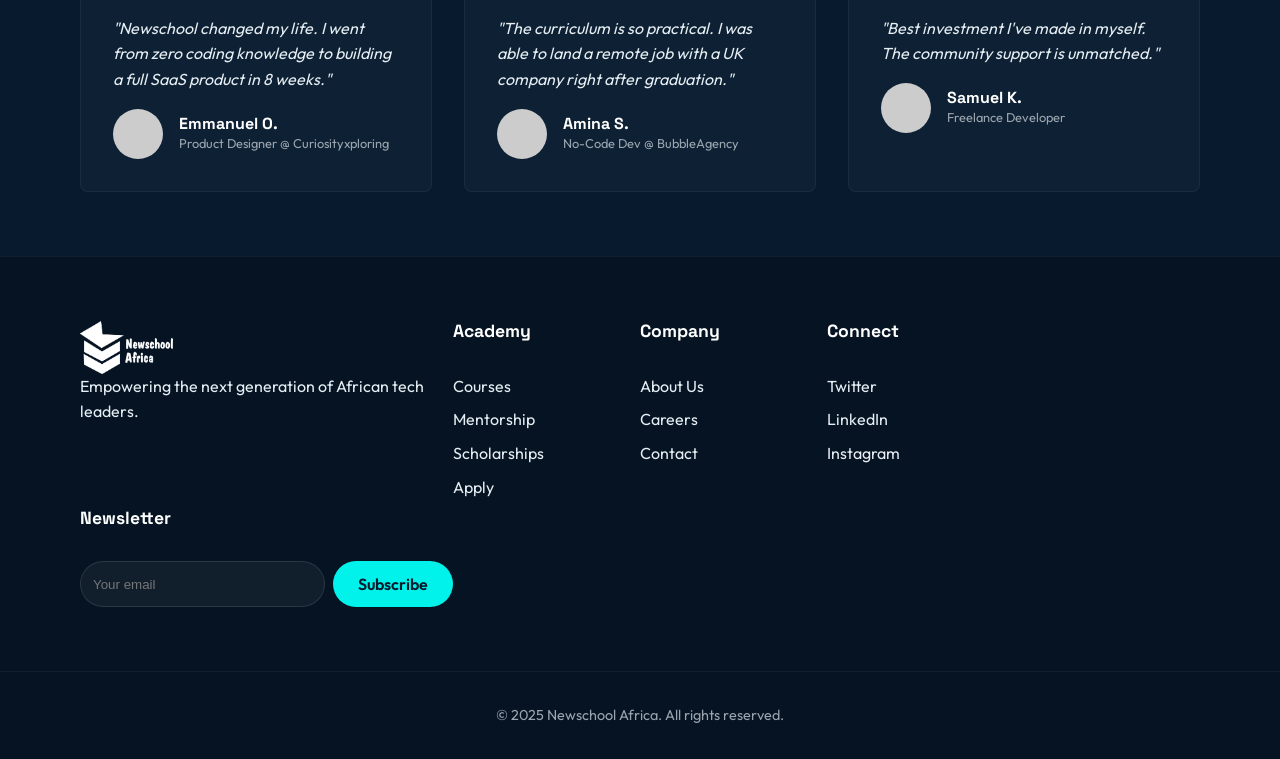
==== commit bd8334e5: "Updated the about session" ====
--- a/index.html
+++ b/index.html
@@ -329,11 +329,11 @@
         <div class="container">
             <div class="grid-4 text-center">
                 <div class="outcome-item">
-                    <h4>1,200+</h4>
+                    <h4>800+</h4>
                     <p>Graduates</p>
                 </div>
                 <div class="outcome-item">
-                    <h4>85%</h4>
+                    <h4>65%</h4>
                     <p>Jobs placed</p>
                 </div>
                 <div class="outcome-item">
@@ -341,7 +341,7 @@
                     <p>Avg salary uplift</p>
                 </div>
                 <div class="outcome-item">
-                    <h4>40+</h4>
+                    <h4>5+</h4>
                     <p>Hiring partners</p>
                 </div>
             </div>
@@ -362,7 +362,8 @@
                         <div style="width: 50px; height: 50px; background: #ccc; border-radius: 50%;"></div>
                         <div>
                             <h4 style="margin-bottom: 0; font-size: 1rem;">Emmanuel O.</h4>
-                            <p style="font-size: 0.8rem; color: var(--color-grey-muted);">Product Designer @ Paystack
+                            <p style="font-size: 0.8rem; color: var(--color-grey-muted);">Product Designer @
+                                Curiosityxploring
                             </p>
                         </div>
                     </div>
